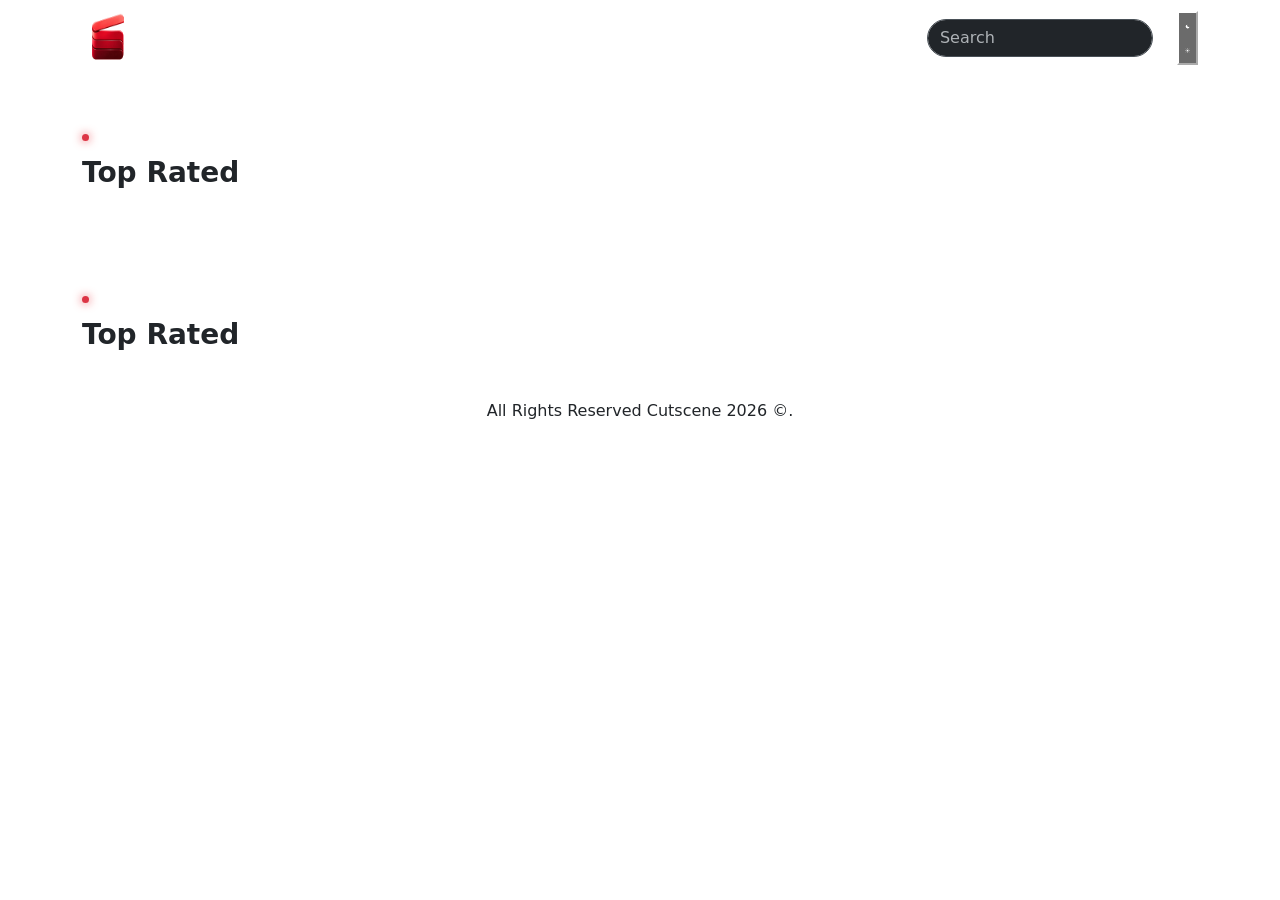
==== pages/dashboard.html @ 308c2b65 "Add complete Cutscene project" ====
<!doctype html>
<html lang="en">
  <head>
    <meta charset="utf-8" />
    <meta name="viewport" content="width=device-width, initial-scale=1" />
    <link rel="icon" href="../assets/images/logo.png" />
    <link
      href="https://cdn.jsdelivr.net/npm/bootstrap@5.3.8/dist/css/bootstrap.min.css"
      rel="stylesheet"
      integrity="sha384-sRIl4kxILFvY47J16cr9ZwB07vP4J8+LH7qKQnuqkuIAvNWLzeN8tE5YBujZqJLB"
      crossorigin="anonymous"
    />
    <link rel="stylesheet" href="../assets/css/base.css" />
    <link rel="stylesheet" href="../assets/css/dashboard.css" />
    <link rel="stylesheet" href="../assets/css/theme-toggle.css" />
    <title>Home</title>
  </head>
  <body>
    <!-- ==========================================
         NAVBAR
         ========================================== -->
    <nav class="navbar navbar-expand-lg bg-dark" data-bs-theme="dark">
      <div class="container">
        <a class="navbar-brand" href="dashboard.html">
          <img
            src="../assets/images/logo.png"
            alt="Cutscene Logo"
            width="50"
            height="50"
          />
        </a>
        <button
          class="navbar-toggler"
          type="button"
          data-bs-toggle="collapse"
          data-bs-target="#navbarSupportedContent"
          aria-controls="navbarSupportedContent"
          aria-expanded="false"
          aria-label="Toggle navigation"
        >
          <span class="navbar-toggler-icon"></span>
        </button>
        <div class="collapse navbar-collapse" id="navbarSupportedContent">
          <ul class="navbar-nav mx-auto mb-2 mb-lg-0">
            <li class="nav-item">
              <a
                class="nav-link active"
                aria-current="page"
                href="dashboard.html"
                >Dashboard</a
              >
            </li>
            <li class="nav-item">
              <a class="nav-link" href="movies.html">Movies</a>
            </li>
            <li class="nav-item">
              <a class="nav-link" href="tv-shows.html">TV Shows</a>
            </li>
            <li class="nav-item">
              <a class="nav-link" href="library.html">Library</a>
            </li>
          </ul>
          <form class="d-flex" role="search">
            <input
              class="form-control rounded-5 me-2"
              type="search"
              placeholder="Search"
              aria-label="Search"
            />
          </form>
          <button
            class="theme-toggle-btn ms-lg-3"
            id="themeToggle"
            type="button"
            aria-pressed="false"
            aria-label="Toggle light and dark mode"
          >
            <span class="theme-toggle-icon theme-icon-moon" aria-hidden="true">
              <svg viewBox="0 0 24 24" fill="currentColor"><path d="M21 12.79A9 9 0 1 1 11.21 3 7 7 0 0 0 21 12.79z"/></svg>
            </span>
            <span class="theme-toggle-icon theme-icon-sun" aria-hidden="true">
              <svg viewBox="0 0 24 24" fill="currentColor"><circle cx="12" cy="12" r="4"/><path d="M12 2v2M12 20v2M4.93 4.93l1.41 1.41M17.66 17.66l1.41 1.41M2 12h2M20 12h2M4.93 19.07l1.41-1.41M17.66 6.34l1.41-1.41" stroke="currentColor" stroke-width="1.6" stroke-linecap="round"/></svg>
            </span>
            <span class="theme-toggle-knob"></span>
          </button>
        </div>
      </div>
    </nav>

    <!-- ==========================================
         MOVIES SECTION
         ========================================== -->
    <section class="top-rated-section py-5">
      <div class="container">
        <div class="mb-4">
          <p
            class="eyebrow d-inline-flex align-items-center gap-2 text-uppercase small fw-semibold text-white-50 mb-2"
          >
            <span class="eyebrow-dot rounded-circle bg-danger"></span>Scene 01 —
            Movies
          </p>
          <h3 class="fw-bold">Top Rated</h3>
        </div>

        <!-- Movies Grid – card size changed from col-xl-2 to col-xl-3 -->
        <div class="row g-4" id="moviesContainer"></div>
        <!-- /row -->
      </div>
      <!-- /container -->
    </section>

    <!-- ==========================================
         TV SHOWS SECTION
         ========================================== -->
    <section class="top-rated-section py-5">
      <div class="container">
        <div class="mb-4">
          <p
            class="eyebrow d-inline-flex align-items-center gap-2 text-uppercase small fw-semibold text-white-50 mb-2"
          >
            <span class="eyebrow-dot rounded-circle bg-danger"></span>Scene 02 —
            TV Shows
          </p>
          <h3 class="fw-bold">Top Rated</h3>
        </div>

        <!-- TV Shows Grid – size changed from col-xl-2 to col-xl-3 -->
        <div class="row g-4" id="tvShowsContainer"></div>
        <!-- /row -->
      </div>
      <!-- /container -->
    </section>

    <footer class="custom-footer">
      <div class="container text-center">
        <p class="mb-0">All Rights Reserved Cutscene 2026 ©.</p>
      </div>
    </footer>

    <!-- ==========================================
         DETAIL MODAL (pop-up)
         ========================================== -->
    <div
      class="modal fade"
      id="detailModal"
      tabindex="-1"
      aria-labelledby="detailModalLabel"
      aria-hidden="true"
    >
      <div class="modal-dialog modal-lg modal-dialog-centered">
        <div class="modal-content bg-dark text-white border-secondary">
          <div class="modal-header border-secondary">
            <h5 class="modal-title" id="detailModalLabel">Details</h5>
            <button
              type="button"
              class="btn-close btn-close-white"
              data-bs-dismiss="modal"
              aria-label="Close"
            ></button>
          </div>
          <div class="modal-body">
            <div class="row">
              <div class="col-md-4">
                <img
                  id="modalImage"
                  src=""
                  alt="Poster"
                  class="img-fluid rounded"
                />
              </div>
              <div class="col-md-8">
                <h3 id="modalTitle"></h3>
                <p><strong>Year:</strong> <span id="modalYear"></span></p>
                <p><strong>Rating:</strong> <span id="modalRating"></span></p>
                <p>
                  <strong>Description:</strong>
                  <span id="modalDescription">No description available.</span>
                </p>
              </div>
            </div>
          </div>
          <div class="modal-footer border-secondary">
            <button
              type="button"
              class="btn btn-secondary"
              data-bs-dismiss="modal"
            >
              Close
            </button>
          </div>
        </div>
      </div>
    </div>

    <script
      src="https://cdn.jsdelivr.net/npm/bootstrap@5.3.8/dist/js/bootstrap.bundle.min.js"
      integrity="sha384-FKyoEForCGlyvwx9Hj09JcYn3nv7wiPVlz7YYwJrWVcXK/BmnVDxM+D2scQbITxI"
      crossorigin="anonymous"
    ></script>
    <script src="../assets/js/dashboard.js"></script>
    <script src="../assets/js/theme-toggle.js"></script>
  </body>
</html>
---- assets/css/dashboard.css ----
/* ==========================================
   NAVBAR (consistent across all pages)
   ========================================== */
.navbar {
    background-color: var(--color-bg-navbar) !important;
    border-bottom: 1px solid var(--color-border-soft);
}

.navbar a:hover {
    color: var(--color-accent) !important;
}

/* ==========================================
   TOP RATED SECTION – container
   ========================================== */
.top-rated-section {
    color: var(--color-text);
}

/* ==========================================
   SECTION HEADER (eyebrow + title)
   ========================================== */
.eyebrow {
    letter-spacing: .14em;
}

.eyebrow-dot {
    width: 7px;
    height: 7px;
    box-shadow: 0 0 10px rgba(229, 9, 20, .75);
}

.top-rated-section h2 {
    font-family: var(--font-display);
    font-size: 42px;
    letter-spacing: -1px;
    color: var(--color-text);
}

/* ==========================================
   MOVIE / TV SHOW CARDS
   (matches movies.css / tv-shows.css)
   ========================================== */

/* ---- Shared card base ---- */
.movies-careds,
.tv-shows-careds {
    cursor: pointer;
    opacity: 0;
    transform: translateY(25px);
    animation: cardReveal .7s ease forwards;
}

@keyframes cardReveal {
    to {
        opacity: 1;
        transform: translateY(0);
    }
}

/* ---- Poster container ---- */
.movies-postar,
.tv-shows-postar {
    position: relative;
    width: 100%;
    aspect-ratio: 2 / 3;
    overflow: hidden;
    border-radius: var(--radius-md);
    background-color: var(--color-bg-card);
    transition: transform .4s ease, box-shadow .4s ease;
}

.movies-postar img,
.tv-shows-postar img {
    width: 100%;
    height: 100%;
    object-fit: cover;
    display: block;
    transition: transform .6s ease, filter .6s ease;
}

/* ---- Hover overlay ---- */
.movies-postar::after,
.tv-shows-postar::after {
    content: "";
    position: absolute;
    inset: 0;
    background: linear-gradient(to top, rgba(0, 0, 0, .75), transparent 55%);
    opacity: 0;
    transition: opacity .4s ease;
}

.movies-careds:hover .movies-postar,
.tv-shows-careds:hover .tv-shows-postar {
    transform: translateY(-8px);
    box-shadow: 0 15px 35px rgba(0, 0, 0, .45);
}

.movies-careds:hover .movies-postar img,
.tv-shows-careds:hover .tv-shows-postar img {
    transform: scale(1.08);
    filter: brightness(.75);
}

.movies-careds:hover .movies-postar::after,
.tv-shows-careds:hover .tv-shows-postar::after {
    opacity: 1;
}

/* ---- Rating badge ---- */
.movies-rating,
.tv-shows-rating {
    position: absolute;
    top: 8px;
    left: 8px;
    z-index: 2;
    background-color: var(--color-bg-icon);
    color: var(--color-text);
    border-radius: 5px;
    padding: 4px 8px;
    font-weight: bold;
    font-size: 13px;
    border: 1px solid var(--color-border-soft);
    transition: transform .4s ease, background-color .4s ease;
}

.movies-careds:hover .movies-rating,
.tv-shows-careds:hover .tv-shows-rating {
    transform: translateY(-3px) scale(1.05);
    background-color: var(--color-accent);
}

/* ---- Title ---- */
.movies-careds h4,
.tv-shows-careds h4 {
    color: var(--color-text);
    font-size: 14px;
    margin: 8px 0 2px;
    transition: transform .4s ease, color .4s ease;
    white-space: nowrap;
    overflow: hidden;
    text-overflow: ellipsis;
}

.movies-careds:hover h4,
.tv-shows-careds:hover h4 {
    transform: translateX(4px);
    color: var(--color-accent);
}

/* ---- Year ---- */
.movies-careds p,
.tv-shows-careds p {
    color: var(--color-text-subtle);
    font-size: 12px;
    margin: 0;
    transition: transform .4s ease;
}

.movies-careds:hover p,
.tv-shows-careds:hover p {
    transform: translateX(4px);
}

/* ==========================================
   RESPONSIVE
   ========================================== */

@media (max-width: 767.98px) {
    .top-rated-section h2 {
        font-size: 32px;
    }

    .movies-careds h4,
    .tv-shows-careds h4 {
        font-size: 13px;
    }

    .movies-rating,
    .tv-shows-rating {
        font-size: 12px;
        padding: 3px 6px;
    }
}

@media (max-width: 575.98px) {
    .top-rated-section h2 {
        font-size: 26px;
    }

    .movies-careds h4,
    .tv-shows-careds h4 {
        font-size: 12px;
    }

    .movies-rating,
    .tv-shows-rating {
        font-size: 11px;
        padding: 2px 5px;
    }

    .movies-careds p,
    .tv-shows-careds p {
        font-size: 11px;
    }
}
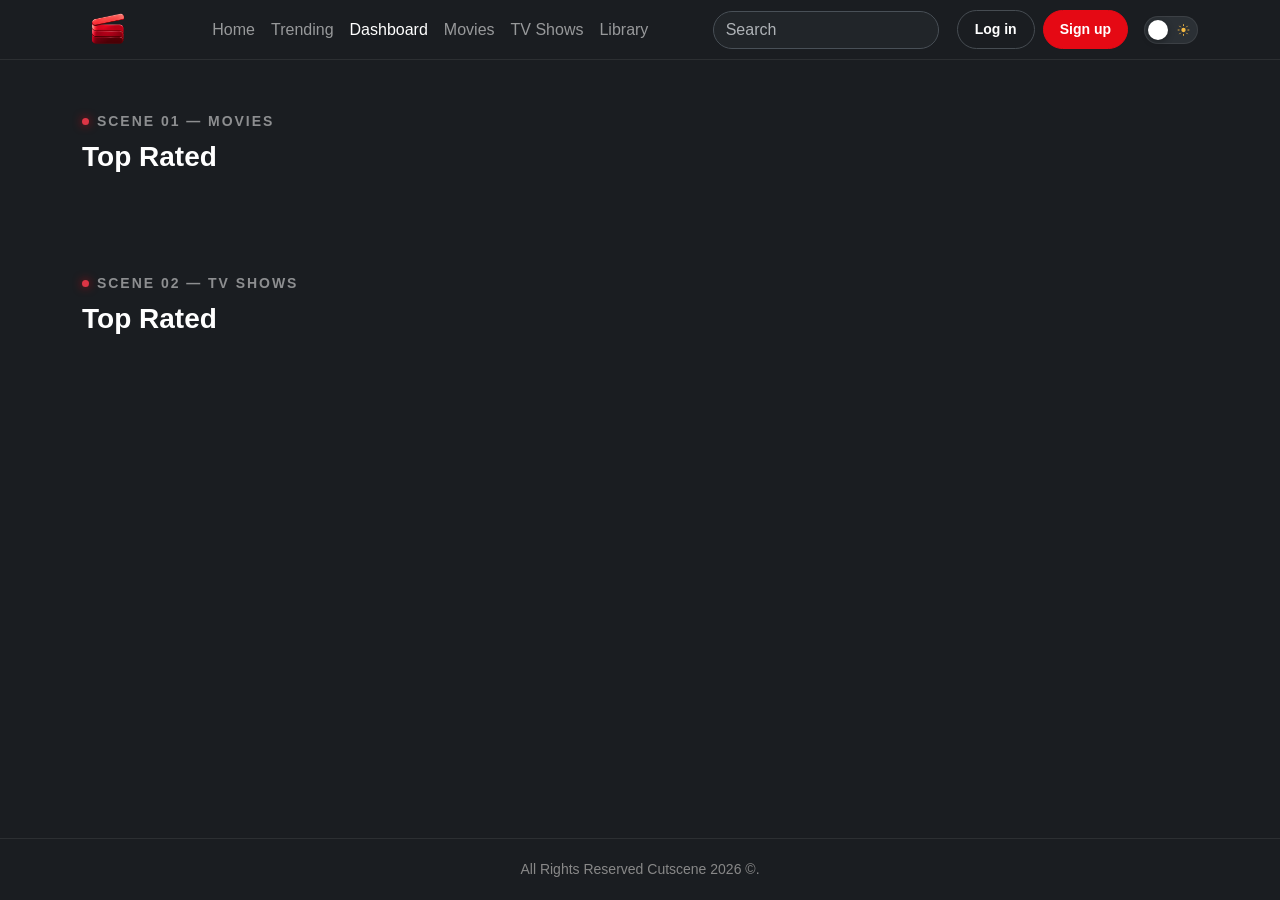
==== commit d3885870: "feat: add watch button to dashboard" ====
--- a/pages/dashboard.html
+++ b/pages/dashboard.html
@@ -176,6 +176,9 @@
                   <strong>Description:</strong>
                   <span id="modalDescription">No description available.</span>
                 </p>
+                <div id="modalWatchNowContainer" class="d-none mt-3">
+                  <a id="modalWatchNow" href="#" target="_blank" rel="noopener noreferrer" class="btn btn-danger watch-now-btn">▶ Watch Now</a>
+                </div>
               </div>
             </div>
           </div>
--- a/assets/css/base.css
+++ b/assets/css/base.css
@@ -0,0 +1,226 @@
+/* ==========================================
+   Base / Shared Styles
+   ========================================== */
+
+*,
+*::before,
+*::after { box-sizing: border-box; }
+
+:root {
+    --color-bg: #1a1d21;
+    --color-bg-navbar: #1a1d21;
+    --color-bg-card: #2b3035;
+    --color-bg-icon: #40282d;
+    --color-accent: #e50914;
+    --color-text: #ffffff;
+    --color-text-muted: #999999;
+    --color-text-subtle: #888888;
+    --color-border: #464c52;
+    --color-border-soft: rgba(255, 255, 255, 0.08);
+    --font-display: 'PP Right Grotesk', 'Clash Display', 'Arial Black', sans-serif;
+    --font-body: -apple-system, BlinkMacSystemFont, 'Segoe UI', Roboto, Helvetica, Arial, sans-serif;
+    --radius-sm: 10px;
+    --radius-md: 18px;
+    --radius-pill: 999px;
+    --transition-base: all 0.3s ease;
+    --shadow-card: 0 10px 30px rgba(0, 0, 0, 0.35);
+}
+
+body {
+    display: flex;
+    flex-direction: column;
+    min-height: 100vh;
+    background-color: var(--color-bg);
+    color: var(--color-text);
+    font-family: var(--font-body);
+    overflow-x: hidden;
+}
+
+img { max-width: 100%; height: auto; }
+a { color: var(--color-text); transition: var(--transition-base); text-decoration: none; }
+a:hover { color: var(--color-accent); }
+.eyebrow { letter-spacing: .14em; }
+.eyebrow-dot { width: 7px; height: 7px; box-shadow: 0 0 10px rgba(229, 9, 20, .75); }
+
+.catalog-section-title {
+    display: flex;
+    align-items: center;
+    gap: 10px;
+    margin: 4px 0 10px;
+    color: var(--color-text);
+    font-size: 15px;
+    font-weight: 700;
+    letter-spacing: .04em;
+}
+
+.catalog-section-title::after {
+    content: "";
+    width: 38px;
+    height: 2px;
+    border-radius: 999px;
+    background: var(--color-accent);
+    opacity: .9;
+}
+
+/* ==========================================
+   SHARED CATALOG FILTERS
+   Movies / TV Shows / Library
+   ========================================== */
+.catalog-controls {
+    display: flex;
+    flex-direction: column;
+    gap: 14px;
+}
+
+.filter-control,
+.type-filter,
+.language-filter {
+    display: flex;
+    align-items: center;
+    gap: 8px;
+    flex-wrap: nowrap;
+    overflow-x: auto;
+    scrollbar-width: none;
+}
+
+.filter-control::-webkit-scrollbar,
+.type-filter::-webkit-scrollbar,
+.language-filter::-webkit-scrollbar { display: none; }
+
+.filter-control label,
+.type-filter .language-label,
+.language-filter .language-label {
+    color: var(--color-text);
+    font-size: 14px;
+    font-weight: 500;
+    white-space: nowrap;
+    flex: 0 0 auto;
+}
+
+.filter-control select {
+    width: 220px;
+    min-width: 220px;
+    height: 48px;
+    background-color: var(--color-bg-card);
+    color: var(--color-text);
+    border: 1px solid var(--color-border-soft);
+    border-radius: var(--radius-pill);
+    padding: 8px 42px 8px 18px;
+    font-size: 14px;
+    cursor: pointer;
+    transition: border-color .25s ease, box-shadow .25s ease, background-color .25s ease;
+}
+
+.filter-control select:hover,
+.filter-control select:focus {
+    border-color: var(--color-accent);
+    outline: none;
+    box-shadow: 0 0 0 3px rgba(229, 9, 20, .12);
+}
+
+.language-btn,
+.type-filter .filter-btn {
+    display: inline-flex;
+    align-items: center;
+    justify-content: center;
+    gap: 5px;
+    min-width: 68px;
+    height: 40px;
+    padding: 6px 14px;
+    color: var(--color-text-muted);
+    background-color: var(--color-bg-card);
+    border: 1px solid var(--color-border-soft);
+    border-radius: var(--radius-pill);
+    font-size: 13px;
+    cursor: pointer;
+    white-space: nowrap;
+    transition: background-color .25s ease, color .25s ease, border-color .25s ease, transform .2s ease;
+}
+
+.language-btn:hover,
+.language-btn.active,
+.type-filter .filter-btn:hover,
+.type-filter .filter-btn.active {
+    background-color: var(--color-accent) !important;
+    color: #fff !important;
+    border-color: var(--color-accent) !important;
+}
+
+.language-btn:hover,
+.type-filter .filter-btn:hover { transform: translateY(-1px); }
+
+.language-badge,
+.language-badge-card {
+    display: inline-flex;
+    align-items: center;
+    justify-content: center;
+    font-weight: 800;
+    letter-spacing: .5px;
+}
+
+.language-badge {
+    min-width: 24px;
+    height: 20px;
+    padding: 0 6px;
+    margin-right: 2px;
+    border-radius: 6px;
+    font-size: 10px;
+}
+
+.ar-badge { background: #8b1e3f; color: #fff; }
+.en-badge { background: #2457a6; color: #fff; }
+
+.language-badge-card {
+    position: absolute;
+    top: 8px;
+    right: 8px;
+    z-index: 4;
+    min-width: 31px;
+    height: 25px;
+    padding: 0 7px;
+    border-radius: 7px;
+    font-size: 11px;
+    box-shadow: 0 4px 12px rgba(0, 0, 0, .25);
+    border: 1px solid rgba(255, 255, 255, .2);
+}
+
+.links-movies,
+.links-tv-shows,
+.library-filters { scrollbar-width: none; }
+.links-movies::-webkit-scrollbar,
+.links-tv-shows::-webkit-scrollbar,
+.library-filters::-webkit-scrollbar { display: none; }
+
+.movies-careds,
+.tv-shows-careds { min-width: 0; }
+
+.custom-footer {
+    background-color: var(--color-bg);
+    color: var(--color-text-subtle);
+    padding: 20px 0;
+    font-size: 14px;
+    border-top: 1px solid var(--color-border-soft);
+    margin-top: auto;
+}
+
+@media (max-width: 991.98px) {
+    .navbar .container { padding-left: 24px; padding-right: 24px; }
+    .navbar-collapse {
+        margin-top: 16px;
+        padding-top: 16px;
+        border-top: 1px solid var(--color-border-soft);
+    }
+    .btn-sign-in { text-align: center; }
+}
+
+@media (max-width: 575.98px) {
+    .catalog-section-title { margin-top: 0; }
+    .sort-container { width: 100%; }
+    .filter-control { width: 100%; }
+    .filter-control select { flex: 1; width: auto; min-width: 0; }
+    .type-filter, .language-filter { width: 100%; padding-bottom: 4px; }
+}
+
+
+/* Cutscene brand lockup */
+.cutscene-brand{display:inline-flex!important;align-items:center;gap:10px;color:var(--color-text)!important}.cutscene-logo-mark{width:38px;height:36px;object-fit:contain;flex:0 0 auto}.cutscene-brand-name{font-family:var(--font-display);font-size:1.45rem;font-weight:800;letter-spacing:.01em;line-height:1}.cutscene-brand:hover .cutscene-brand-name{color:var(--color-accent)}.watch-now-btn{display:inline-flex;align-items:center;gap:7px}
--- a/assets/css/theme-toggle.css
+++ b/assets/css/theme-toggle.css
@@ -0,0 +1,120 @@
+/* Cutscene Dark / Light Mode */
+
+.theme-toggle-btn {
+  position: relative;
+  width: 54px;
+  height: 28px;
+  flex-shrink: 0;
+  padding: 0;
+  border-radius: 999px;
+  border: 1px solid var(--color-border-soft);
+  background: var(--color-bg-card);
+  color: var(--color-text);
+  cursor: pointer;
+  transition: background-color .3s ease, border-color .3s ease;
+}
+
+.theme-toggle-btn:hover { border-color: var(--color-accent); }
+.theme-toggle-btn:focus-visible { outline: 2px solid var(--color-accent); outline-offset: 3px; }
+
+.theme-toggle-knob {
+  position: absolute;
+  top: 3px;
+  left: 3px;
+  width: 20px;
+  height: 20px;
+  border-radius: 50%;
+  background: #fff;
+  box-shadow: 0 2px 6px rgba(0,0,0,.35);
+  transition: left .3s ease;
+}
+
+.theme-toggle-icon {
+  position: absolute;
+  top: 50%;
+  width: 13px;
+  height: 13px;
+  transform: translateY(-50%);
+  display: flex;
+  pointer-events: none;
+  transition: opacity .3s ease;
+}
+.theme-toggle-icon svg { width: 100%; height: 100%; }
+.theme-icon-moon { left: 7px; color: #c7ccd6; opacity: .55; }
+.theme-icon-sun { right: 7px; color: #f4b942; opacity: 1; }
+
+:root[data-theme="light"] .theme-toggle-knob { left: 27px; }
+:root[data-theme="light"] .theme-icon-sun { opacity: .45; }
+:root[data-theme="light"] .theme-icon-moon { opacity: 1; }
+
+/* Light theme tokens */
+:root[data-theme="light"] {
+  --color-bg: #f5f3f0;
+  --color-bg-navbar: #ffffff;
+  --color-bg-card: #ffffff;
+  --color-bg-icon: #efece8;
+  --color-text: #17181c;
+  --color-text-muted: #52555c;
+  --color-text-subtle: #797d85;
+  --color-border: #dedbd6;
+  --color-border-soft: #e8e5e0;
+  --shadow-card: 0 10px 30px rgba(0,0,0,.12);
+}
+
+/* Make the theme visible even on Bootstrap utility elements. */
+:root[data-theme="light"] body {
+  background-color: var(--color-bg) !important;
+  color: var(--color-text) !important;
+}
+
+:root[data-theme="light"] .navbar,
+:root[data-theme="light"] .bg-dark {
+  background-color: var(--color-bg-navbar) !important;
+  color: var(--color-text) !important;
+}
+
+:root[data-theme="light"] .navbar .nav-link,
+:root[data-theme="light"] .navbar .navbar-brand {
+  color: var(--color-text) !important;
+}
+
+:root[data-theme="light"] .navbar .nav-link.active,
+:root[data-theme="light"] .navbar .nav-link:hover {
+  color: var(--color-accent) !important;
+}
+
+:root[data-theme="light"] .form-control,
+:root[data-theme="light"] .form-select,
+:root[data-theme="light"] select {
+  background-color: #fff !important;
+  color: var(--color-text) !important;
+  border-color: var(--color-border) !important;
+}
+
+:root[data-theme="light"] .form-control::placeholder { color: var(--color-text-subtle); }
+:root[data-theme="light"] .text-white { color: var(--color-text) !important; }
+:root[data-theme="light"] .text-white-50,
+:root[data-theme="light"] .text-muted { color: var(--color-text-muted) !important; }
+
+:root[data-theme="light"] .modal-content.bg-dark {
+  background-color: var(--color-bg-card) !important;
+  color: var(--color-text) !important;
+}
+
+:root[data-theme="light"] .modal-header.border-secondary,
+:root[data-theme="light"] .modal-footer.border-secondary,
+:root[data-theme="light"] .modal-content.border-secondary {
+  border-color: var(--color-border) !important;
+}
+
+:root[data-theme="light"] .btn-close-white { filter: none; }
+
+:root[data-theme="light"] .modal-content .btn-outline-light {
+  color: var(--color-text);
+  border-color: var(--color-border);
+}
+
+:root[data-theme="light"] .modal-content .btn-outline-light:hover {
+  background-color: var(--color-bg-icon);
+  color: var(--color-text);
+}
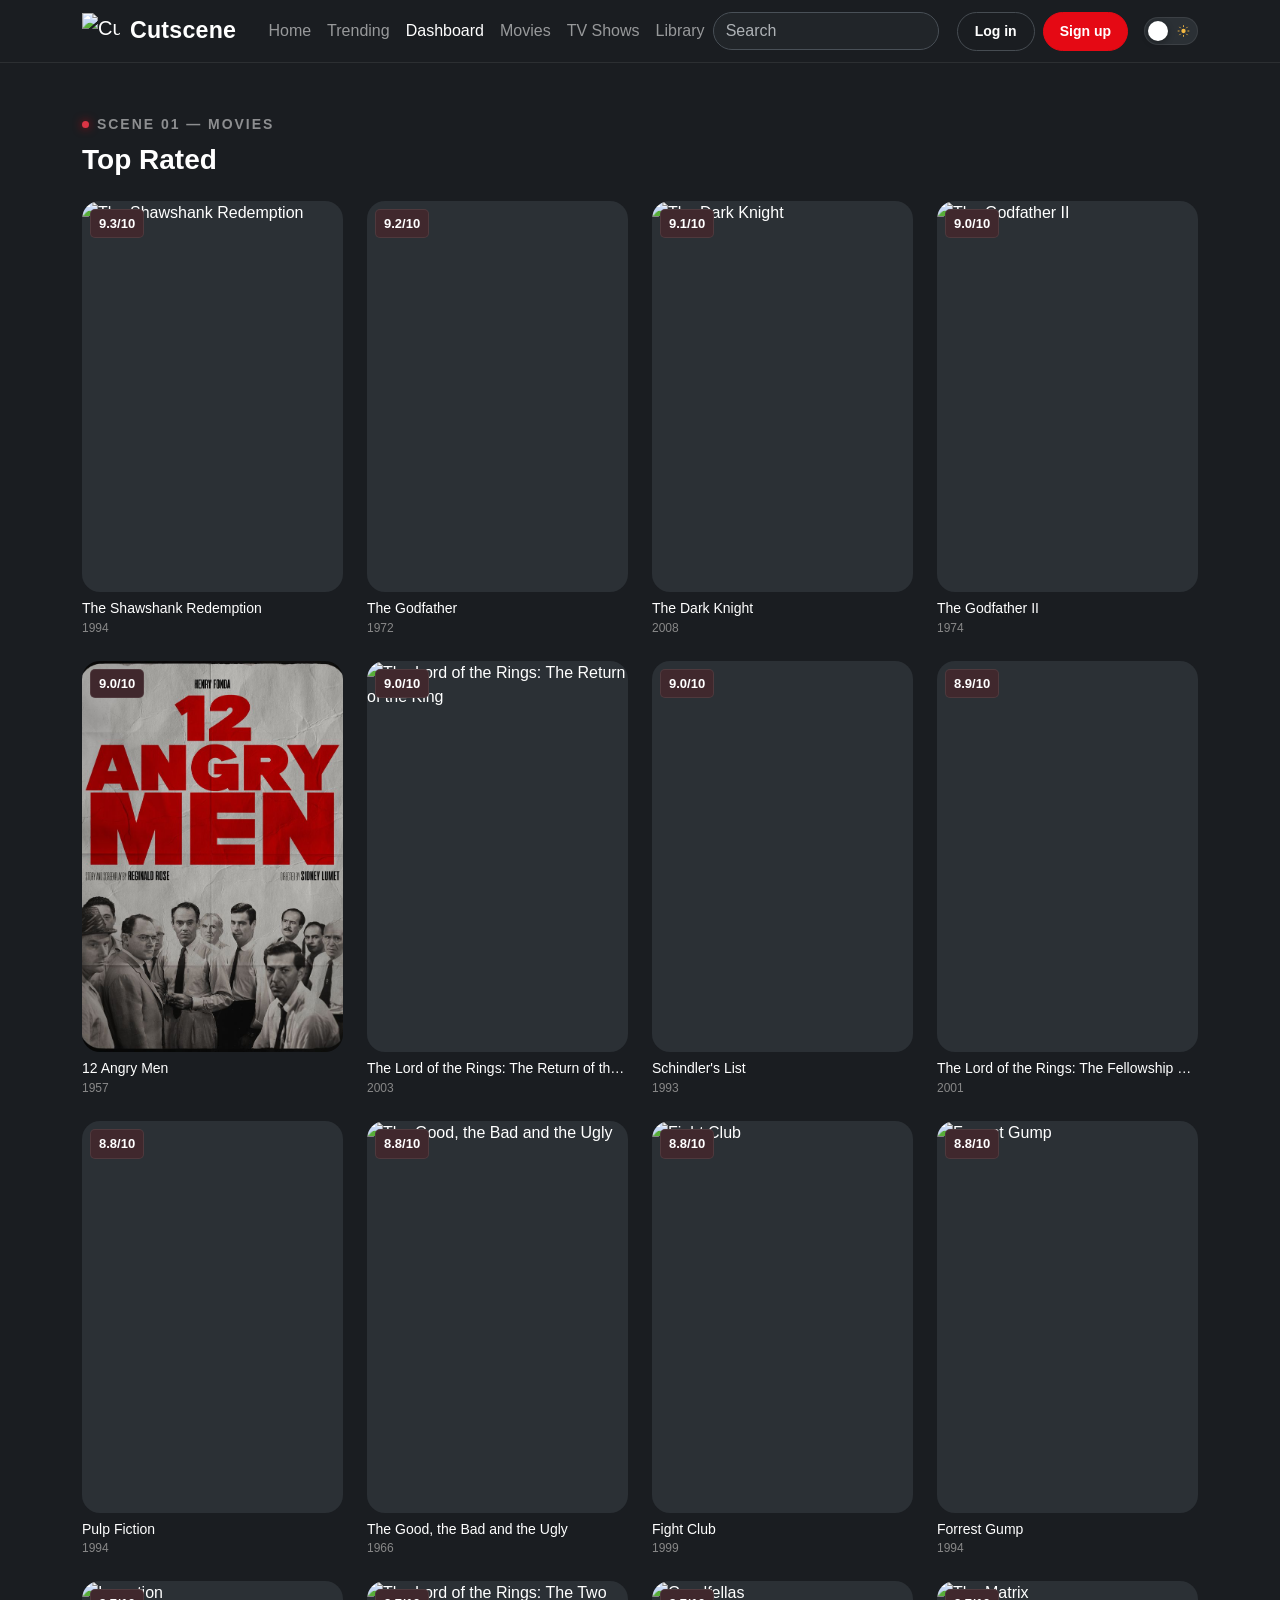
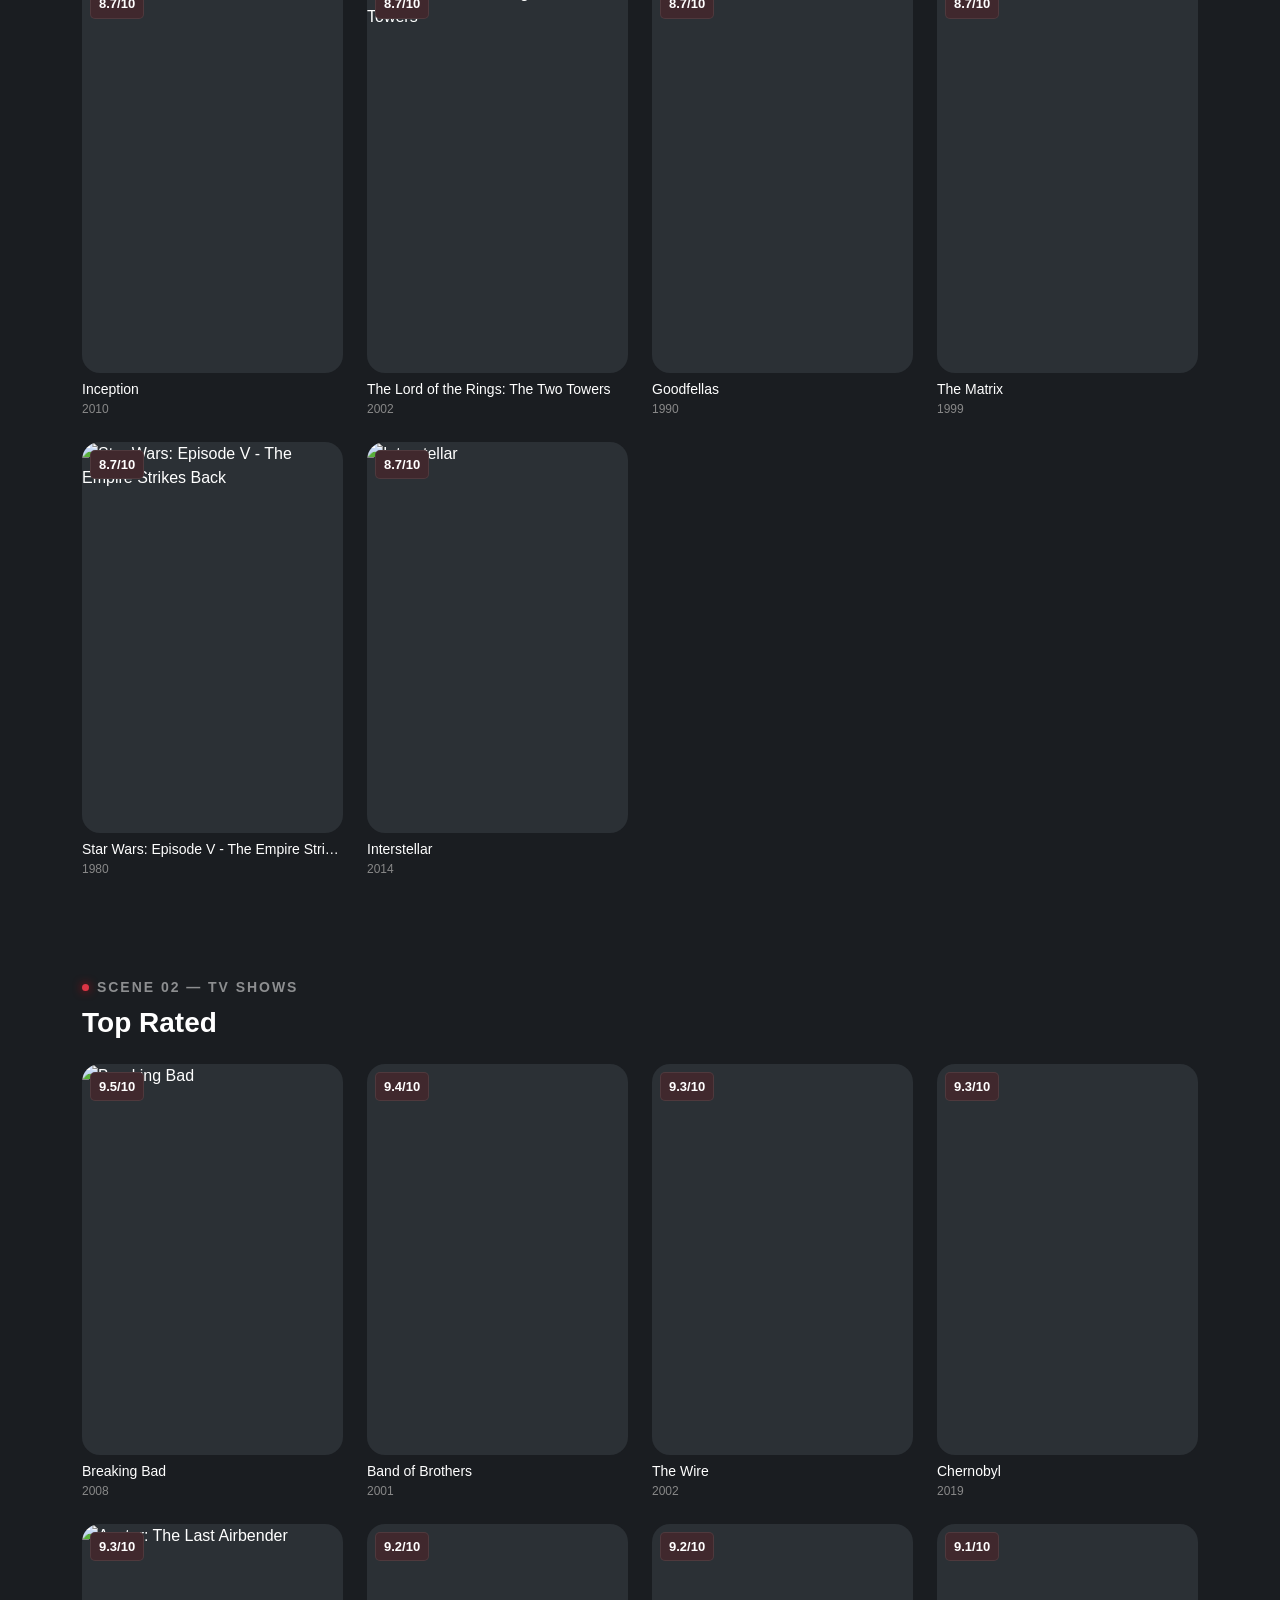
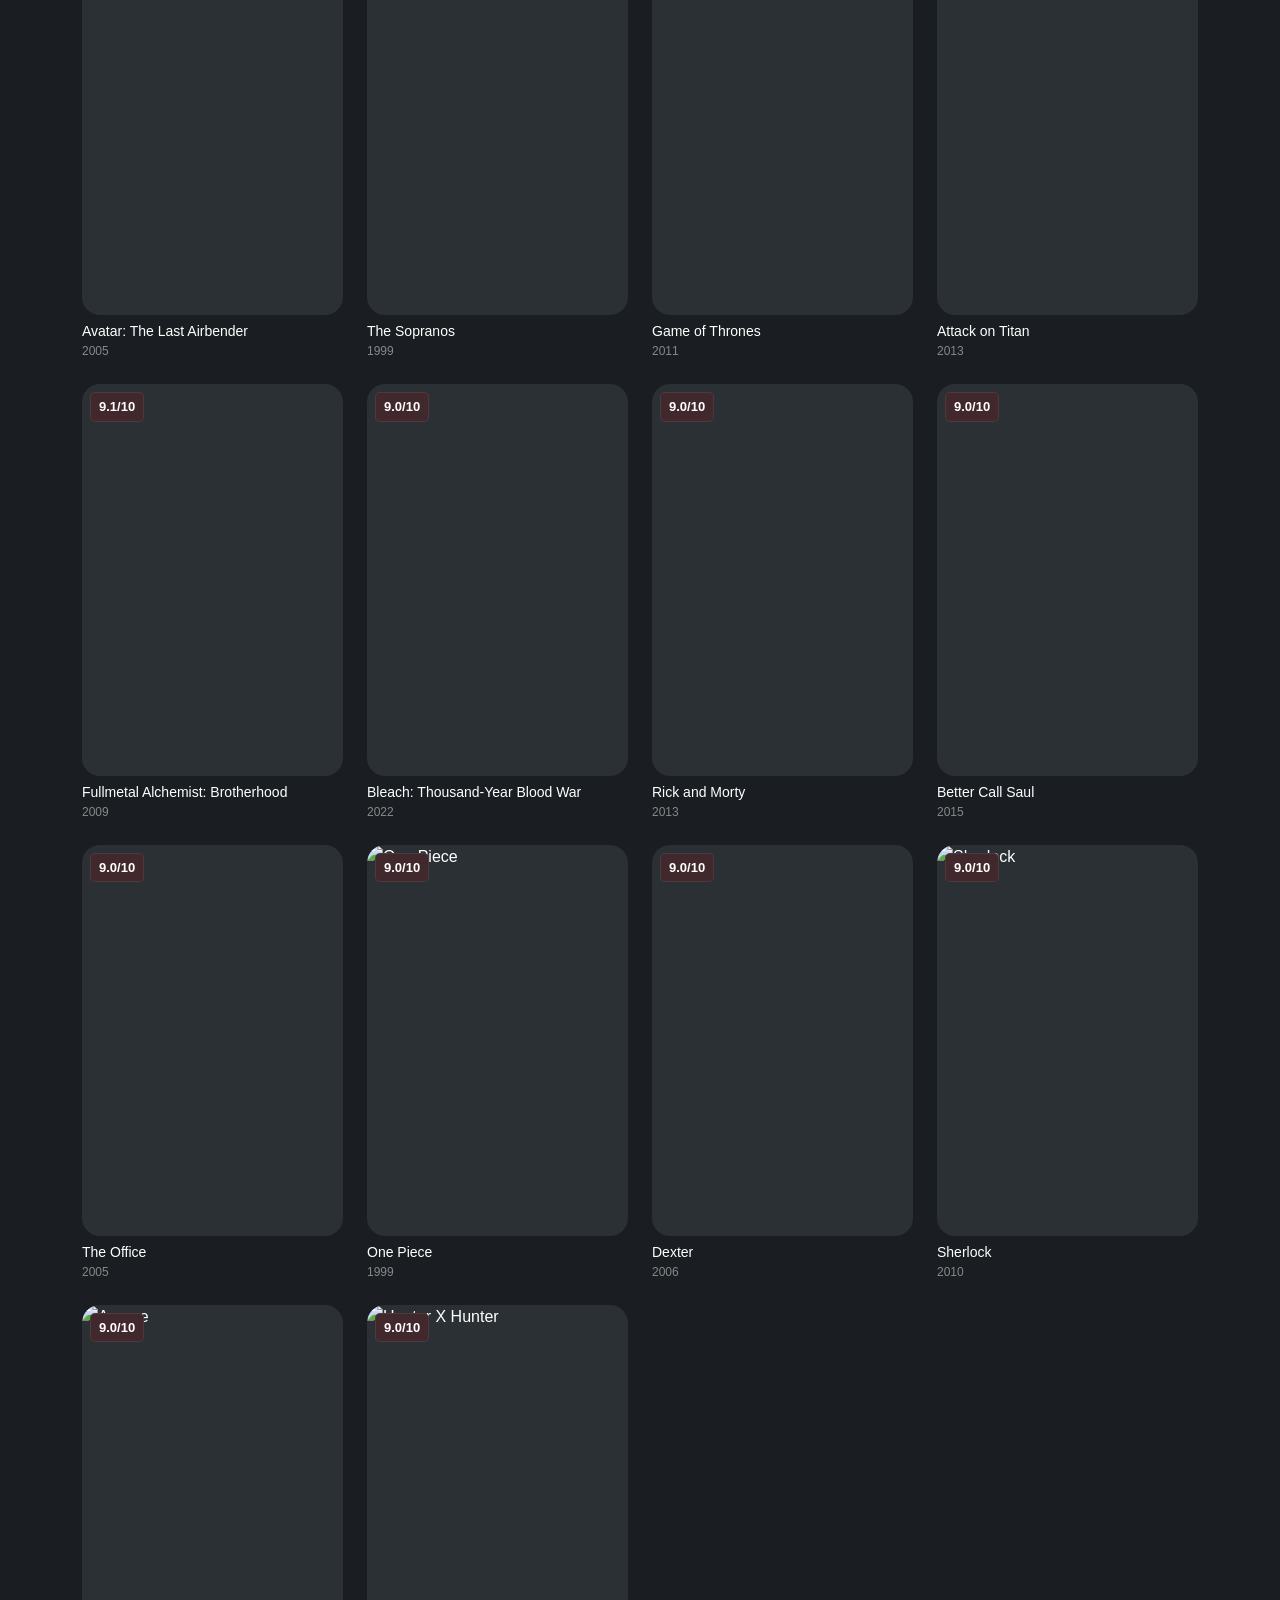
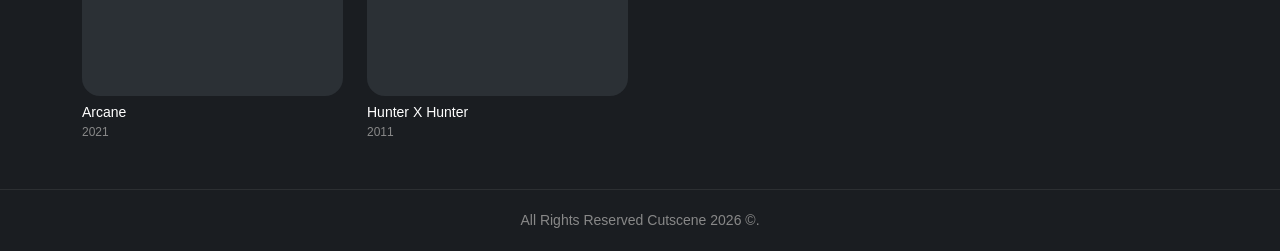
==== commit 2cb413b8: "style: add Cutscene brand to page navbar" ====
--- a/pages/dashboard.html
+++ b/pages/dashboard.html
@@ -21,14 +21,7 @@
          ========================================== -->
     <nav class="navbar navbar-expand-lg bg-dark" data-bs-theme="dark">
       <div class="container">
-        <a class="navbar-brand" href="dashboard.html">
-          <img
-            src="../assets/images/logo.png"
-            alt="Cutscene Logo"
-            width="50"
-            height="50"
-          />
-        </a>
+        <a class="navbar-brand me-4 cutscene-brand" href="#"><img src="assets/images/logo.webp" alt="Cutscene Logo" width="38" height="36" class="cutscene-logo-mark" /><span class="cutscene-brand-name">Cutscene</span></a>
         <button
           class="navbar-toggler"
           type="button"
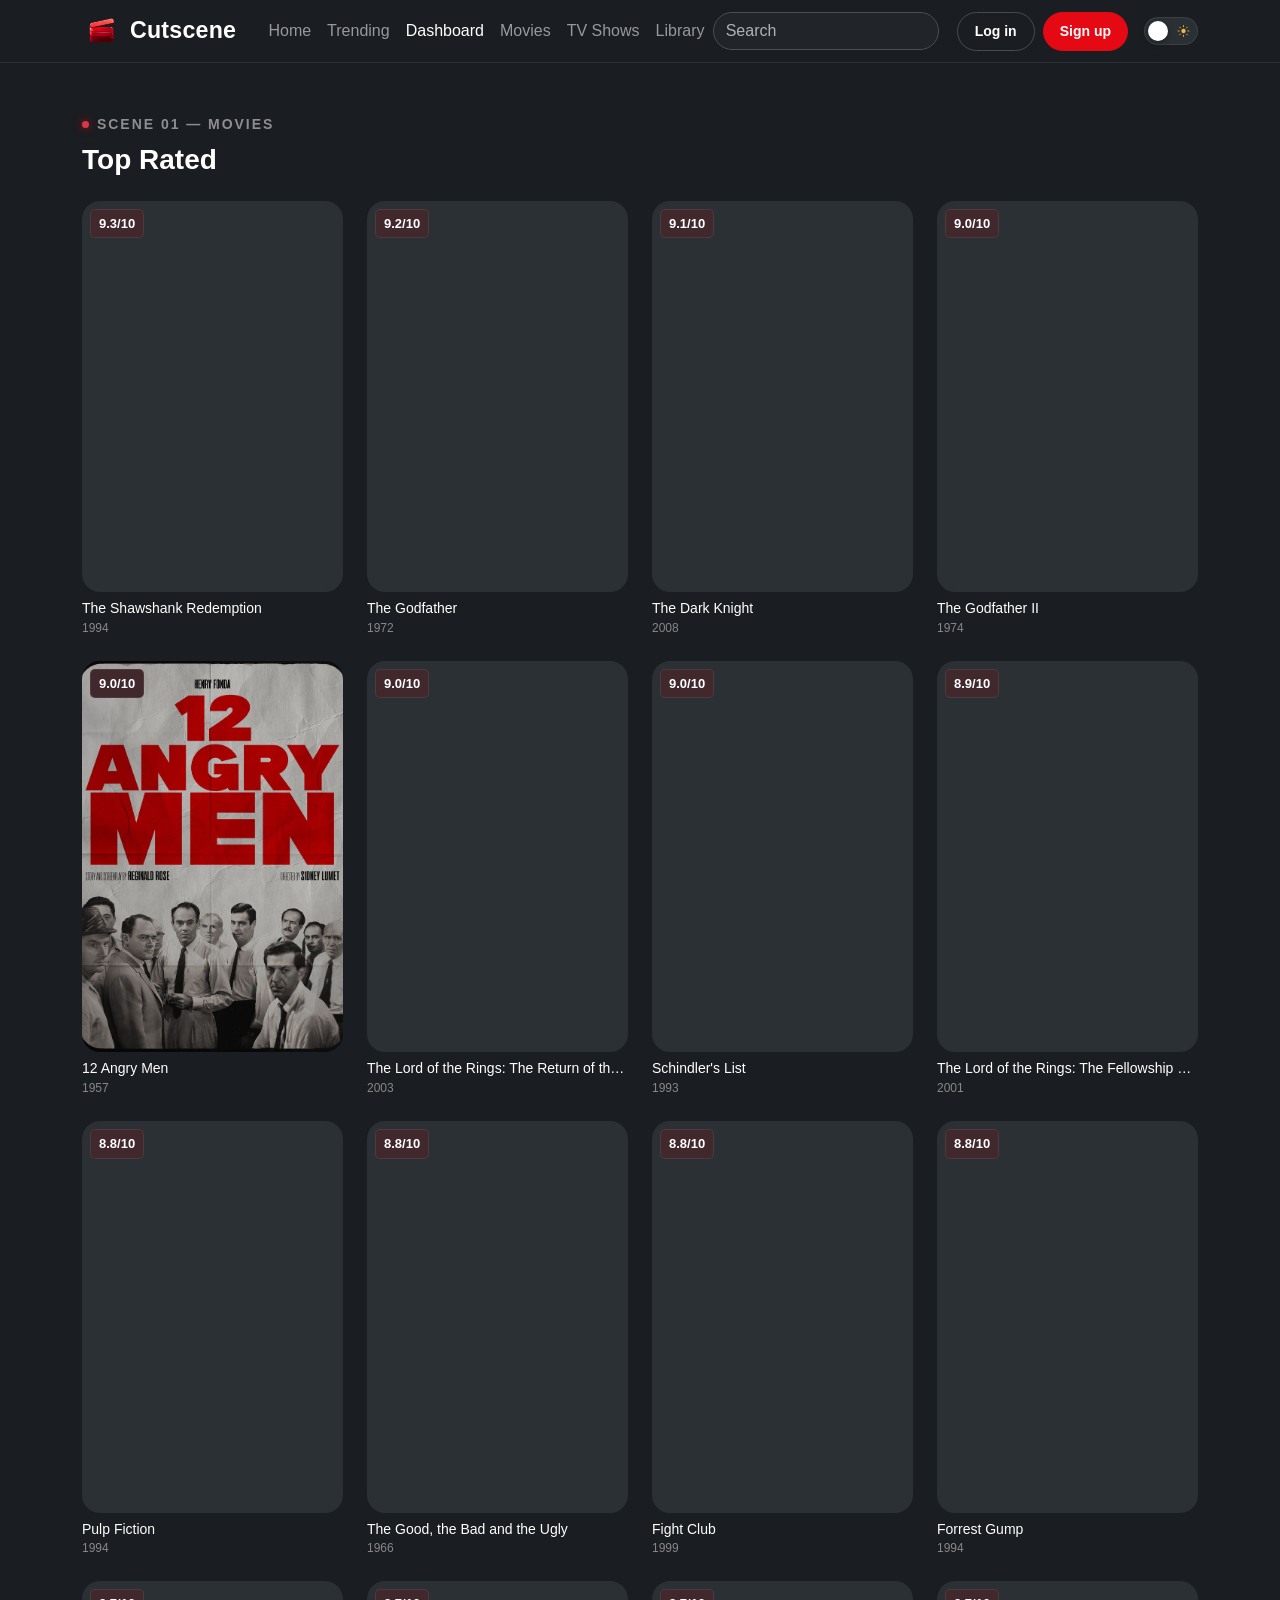
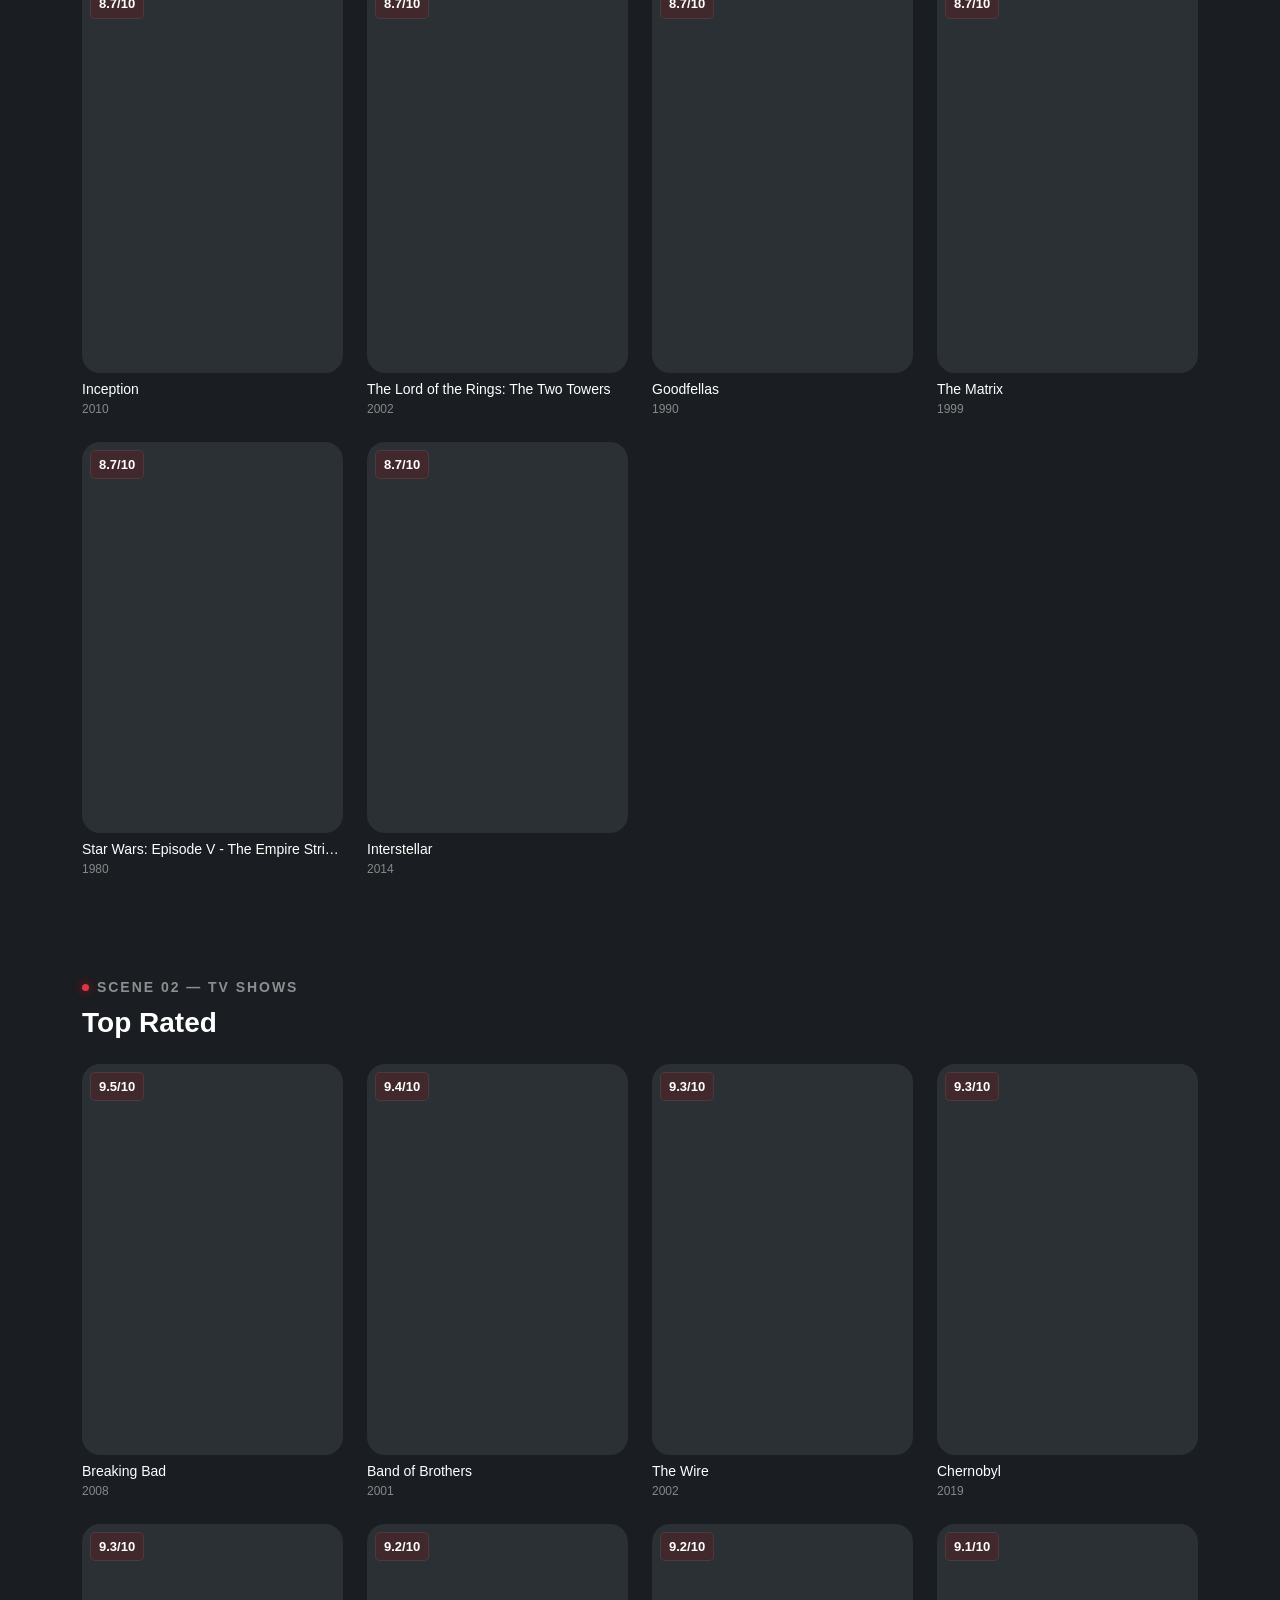
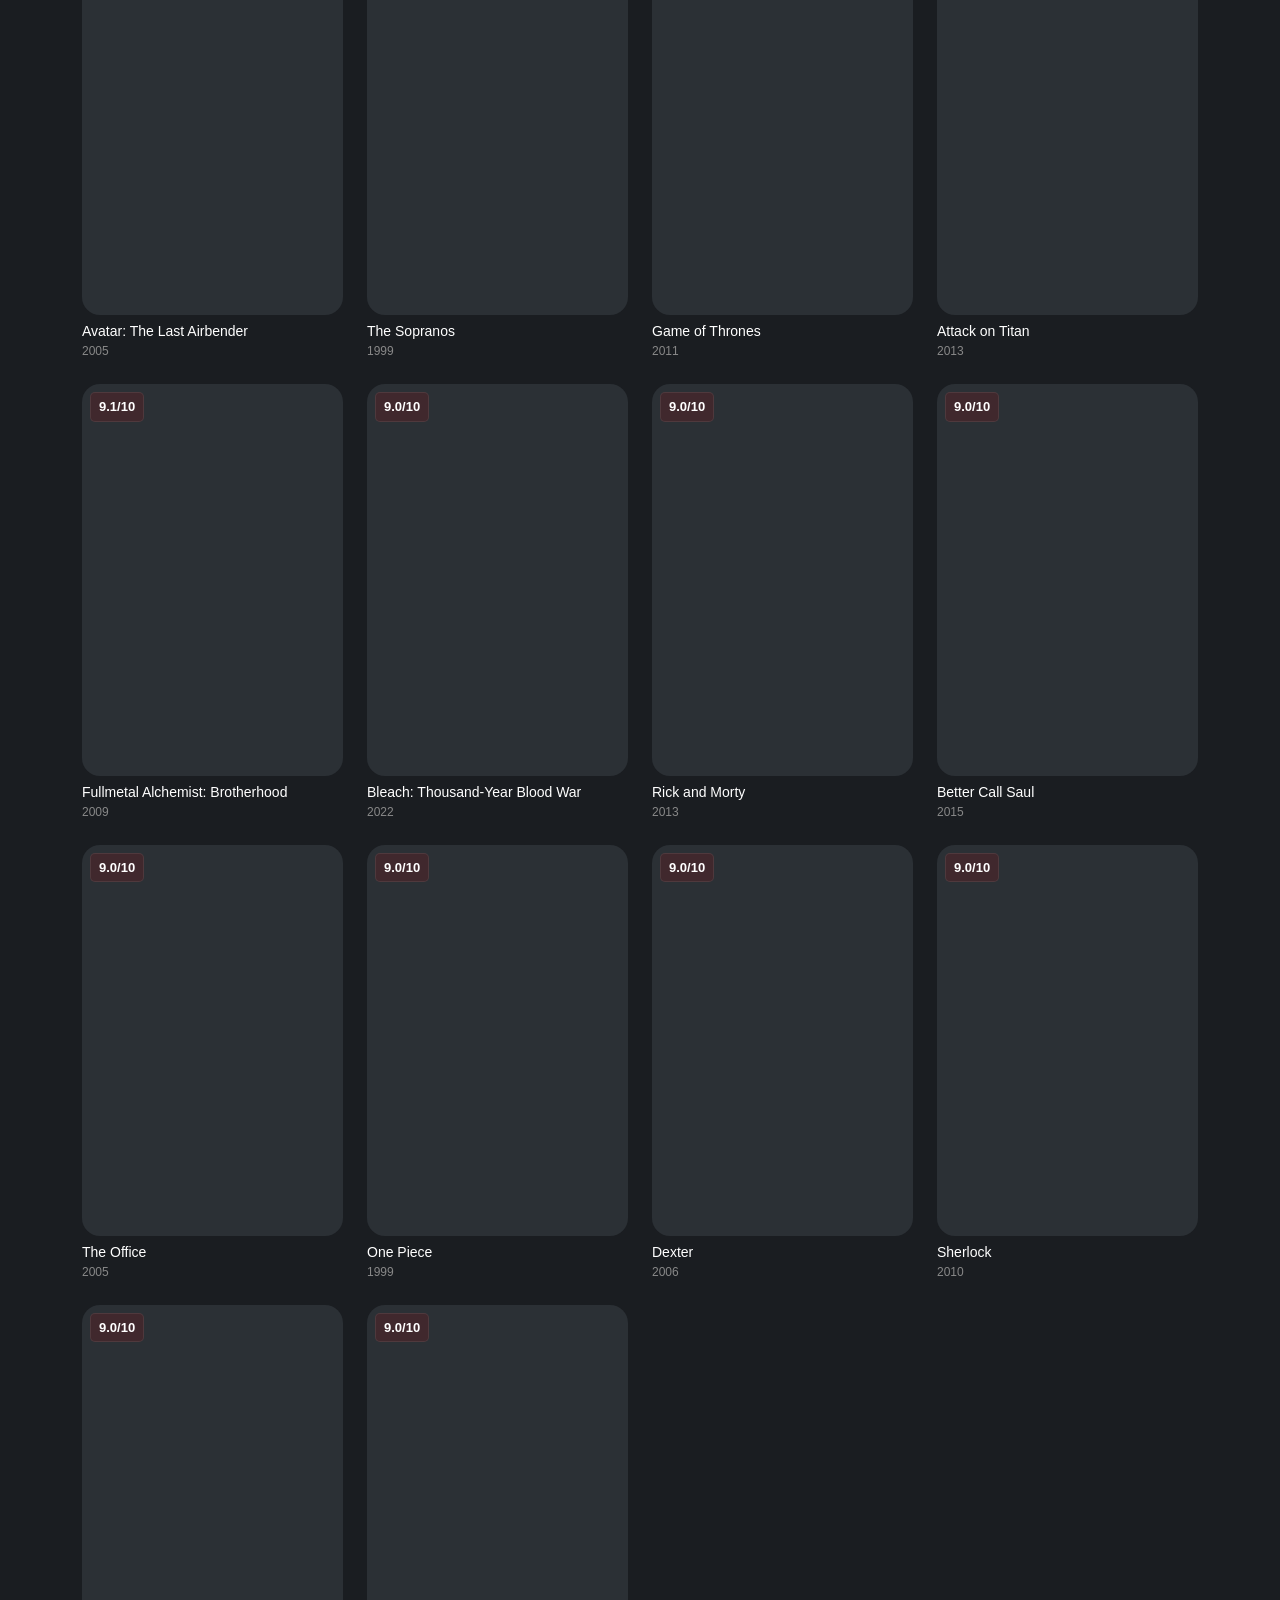
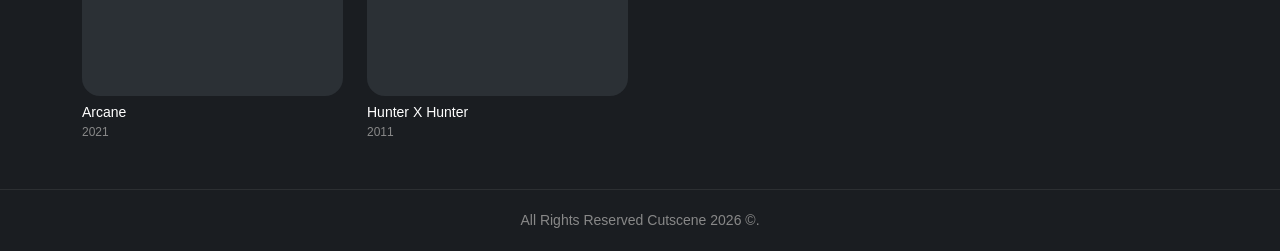
==== commit c39457c2: "fix: correct dashboard logo path" ====
--- a/pages/dashboard.html
+++ b/pages/dashboard.html
@@ -21,7 +21,7 @@
          ========================================== -->
     <nav class="navbar navbar-expand-lg bg-dark" data-bs-theme="dark">
       <div class="container">
-        <a class="navbar-brand me-4 cutscene-brand" href="#"><img src="assets/images/logo.webp" alt="Cutscene Logo" width="38" height="36" class="cutscene-logo-mark" /><span class="cutscene-brand-name">Cutscene</span></a>
+        <a class="navbar-brand me-4 cutscene-brand" href="#"><img src="../assets/images/logo.webp" alt="Cutscene Logo" width="38" height="36" class="cutscene-logo-mark" /><span class="cutscene-brand-name">Cutscene</span></a>
         <button
           class="navbar-toggler"
           type="button"
--- a/assets/css/base.css
+++ b/assets/css/base.css
@@ -224,3 +224,10 @@
 
 /* Cutscene brand lockup */
 .cutscene-brand{display:inline-flex!important;align-items:center;gap:10px;color:var(--color-text)!important}.cutscene-logo-mark{width:38px;height:36px;object-fit:contain;flex:0 0 auto}.cutscene-brand-name{font-family:var(--font-display);font-size:1.45rem;font-weight:800;letter-spacing:.01em;line-height:1}.cutscene-brand:hover .cutscene-brand-name{color:var(--color-accent)}.watch-now-btn{display:inline-flex;align-items:center;gap:7px}
+
+
+/* Watch Now - Cutscene themed */
+.watch-now-btn{display:inline-flex;align-items:center;justify-content:center;gap:8px;padding:10px 18px;border:1px solid rgba(229,9,20,.55);border-radius:var(--radius-sm);background:linear-gradient(135deg,rgba(229,9,20,.18),rgba(229,9,20,.08));color:var(--color-text)!important;box-shadow:0 6px 18px rgba(0,0,0,.25),inset 0 0 0 1px rgba(255,255,255,.03);font-weight:700;transition:transform .25s ease,background-color .25s ease,border-color .25s ease,box-shadow .25s ease}
+.watch-now-btn:hover{background:var(--color-accent);border-color:var(--color-accent);color:#fff!important;transform:translateY(-2px);box-shadow:0 8px 22px rgba(229,9,20,.28)}
+
+.cutscene-auth-brand{position:absolute;top:28px;left:32px;z-index:10}.cutscene-auth-brand .cutscene-brand{gap:10px}
